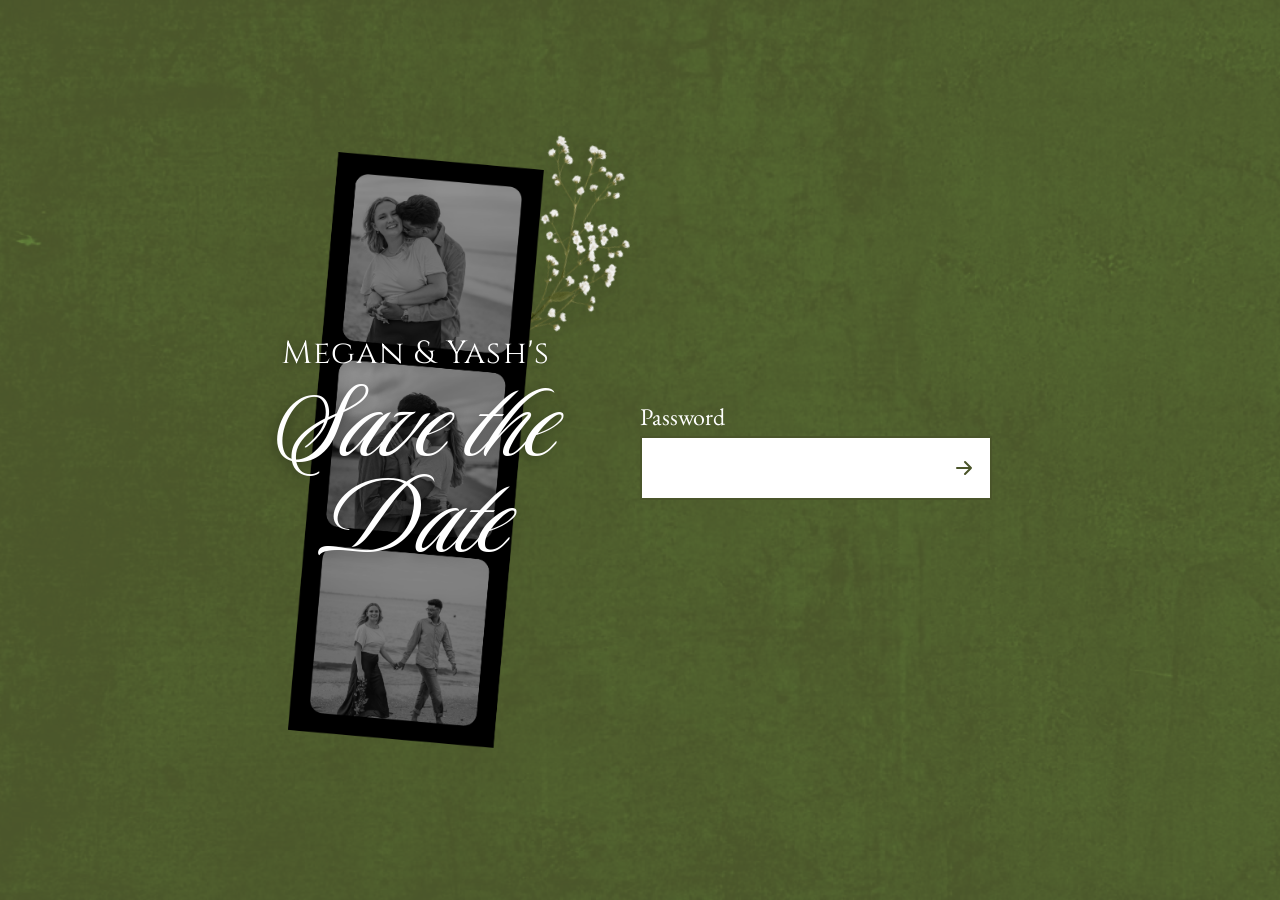
==== index.html @ 4abfafef "Update index.html" ====
<!DOCTYPE html>
<html lang="en">
<head>
<meta charset="UTF-8">
<meta name="viewport" content="width=device-width, initial-scale=1.0">
<title>Megan &amp; Yash</title>
<meta name="description" content="You're invited to Megan &amp; Yash's wedding! Save the date.">

<link rel="icon" type="image/png" sizes="32x32" href="images/favicon-32.png">
<link rel="icon" type="image/png" sizes="192x192" href="images/favicon-192.png">
<link rel="apple-touch-icon" sizes="180x180" href="images/favicon-180.png">

<meta property="og:type" content="website">
<meta property="og:url" content="https://meganyash.com/">
<meta property="og:title" content="Megan &amp; Yash">
<meta property="og:description" content="You're invited to Megan &amp; Yash's wedding! Save the date.">
<meta property="og:image" content="https://meganyash.com/images/og-share.jpg">
<meta property="og:image:width" content="1600">
<meta property="og:image:height" content="1138">
<meta name="twitter:card" content="summary_large_image">
<meta name="twitter:title" content="Megan &amp; Yash">
<meta name="twitter:description" content="You're invited to Megan &amp; Yash's wedding! Save the date.">
<meta name="twitter:image" content="https://meganyash.com/images/og-share.jpg">

<link rel="stylesheet" href="css/fonts.css">
<link rel="stylesheet" href="css/style.css">
</head>
<body>

<div id="login-gate" class="login-gate">
  <div class="login-gate__visual" data-reveal>
    <img class="login-gate__photo-strip" src="images/photo-strip.png" alt="" aria-hidden="true">
    <img class="login-gate__floral" src="images/floral-babys-breath.png" alt="" aria-hidden="true">
    <div class="login-gate__text">
      <p class="login-gate__eyebrow">Megan &amp; Yash's</p>
      <h1 class="login-gate__title">Save the<br>Date</h1>
    </div>
  </div>
  <form id="login-form" class="login-gate__form" novalidate>
    <div class="field reveal-d1" data-reveal>
      <label for="login-phone">Password</label>
      <div class="login-gate__input-wrap">
        <input type="tel" id="login-phone" name="phone" autocomplete="tel" required>
        <button type="submit" class="login-gate__submit" aria-label="Enter">
          <svg class="login-gate__arrow" viewBox="0 0 24 24" aria-hidden="true">
            <path d="M5 12h14M13 6l6 6-6 6" fill="none" stroke="currentColor" stroke-width="2" stroke-linecap="round" stroke-linejoin="round"/>
          </svg>
          <span class="rsvp__spinner" aria-hidden="true"></span>
        </button>
      </div>
    </div>
    <p class="field__error" id="login-error" hidden>Please try again, or reach out to Megan &amp; Yash directly.</p>
  </form>

  <div id="envelope-scene" class="envelope-scene" hidden>
    <div class="envelope-scene__stage">
      <img class="envelope-scene__body envelope-scene__body--open" src="images/Envelope_Full.png" alt="" aria-hidden="true">
      <img class="envelope-scene__body envelope-scene__body--closed" src="images/Envelope_Front.png" alt="" aria-hidden="true">
      <div class="envelope-scene__postcard">
        <img class="envelope-scene__postcard-bg" src="images/Postcard.png" alt="" aria-hidden="true">
        <p class="envelope-scene__postcard-message">It's official&hellip; Megan &amp; Yash are getting married!</p>
        <p class="envelope-scene__postcard-name">Dear <span id="envelope-postcard-name"></span></p>
      </div>
    </div>
    <button type="button" class="envelope-scene__skip" id="envelope-skip">View Invite</button>
  </div>
</div>

<div id="site-content" hidden>

<header class="hero">
  <div class="hero__overlay">
    <p class="hero__eyebrow" data-reveal>Megan &amp; Yash's</p>
    <h1 class="hero__title reveal-d1" data-reveal>Save the<br>Date</h1>
  </div>
</header>

<section class="story">
  <div class="story__card" data-reveal>
    <p class="story__text">
      <span class="drop-cap">E</span>veryone else saw it coming before we did. We met at RIT, introduced through Greek life, and spent two years as friends before we started dating at the end of our junior year. In the three years since, a lot of our favorite time together has been spent over dinner, usually at Redd or AMA Pizza E Cucina, taking our time and never rushing to leave. Five years of knowing each other, three of being together, and on the seventh of July we're getting married in Mauritius, Yash's home country, surrounded by our families and closest friends.
    </p>
  </div>
</section>

<section class="date-panel">
  <div class="date-panel__grid" aria-hidden="true"></div>

  <img class="date-panel__floral" src="images/floral-branch.png" alt="" aria-hidden="true">
  <img class="date-panel__floral-accent" src="images/floral-babys-breath.png" alt="" aria-hidden="true">

  <img class="date-panel__seal" src="images/seal.png" alt="Wax seal with M and Y monogram" data-reveal>

  <div class="date-panel__text reveal-d1" data-reveal>
    <p class="date-panel__script">Save the<br>Date</p>
    <p class="date-panel__date">July 7, 2027</p>
  </div>
</section>

<div class="countdown" id="countdown" aria-label="Countdown to the wedding">
  <div class="countdown__item" data-reveal>
    <span class="countdown__value" id="cd-days">000</span>
    <span class="countdown__label">Days</span>
  </div>
  <div class="countdown__item reveal-d1" data-reveal>
    <span class="countdown__value" id="cd-hours">00</span>
    <span class="countdown__label">Hours</span>
  </div>
  <div class="countdown__item reveal-d2" data-reveal>
    <span class="countdown__value" id="cd-minutes">00</span>
    <span class="countdown__label">Minutes</span>
  </div>
  <div class="countdown__item reveal-d3" data-reveal>
    <span class="countdown__value" id="cd-seconds">00</span>
    <span class="countdown__label">Seconds</span>
  </div>
</div>

<section class="itinerary">
  <p class="itinerary__eyebrow" data-reveal>Our Wedding Itinerary</p>

  <div class="itinerary__row">
    <ol class="itinerary__list">
      <li class="itinerary__item reveal-d1" data-reveal>
        <span class="itinerary__day">06</span>
        <div class="itinerary__details">
          <h3 class="itinerary__name">Sangeet &amp; Welcome Dinner</h3>
          <p class="itinerary__meta">July 6, 2027 <span class="dot" aria-hidden="true">&bull;</span> Tuesday <span class="dot" aria-hidden="true">&bull;</span> Yash's Family Home</p>
        </div>
      </li>
      <li class="itinerary__item reveal-d2" data-reveal>
        <span class="itinerary__day">07</span>
        <div class="itinerary__details">
          <h3 class="itinerary__name">Wedding Ceremony</h3>
          <p class="itinerary__meta">July 7, 2027 <span class="dot" aria-hidden="true">&bull;</span> Wednesday <span class="dot" aria-hidden="true">&bull;</span> Venue To Follow</p>
        </div>
      </li>
      <li class="itinerary__item reveal-d3" data-reveal>
        <span class="itinerary__day">08</span>
        <div class="itinerary__details">
          <h3 class="itinerary__name">Reception</h3>
          <p class="itinerary__meta">July 8, 2027 <span class="dot" aria-hidden="true">&bull;</span> Thursday <span class="dot" aria-hidden="true">&bull;</span> Venue To Follow</p>
        </div>
      </li>
    </ol>

    <div class="itinerary__photo reveal-d1" data-reveal>
      <img src="images/itinerary-photo.png" alt="Megan and Yash">
    </div>

    <div class="itinerary__note reveal-d2" data-reveal>
      <p class="itinerary__note-title">Mauritius</p>
      <p class="itinerary__note-text">A two-day flight and a fun week. Travel and lodging recommendations to follow with the invitation.</p>
    </div>
  </div>
</section>

<section class="rsvp">
  <div class="rsvp__intro">
    <h2 class="rsvp__title" data-reveal>Mailing Details</h2>
    <p class="rsvp__text reveal-d1" data-reveal>Submit your mailing address so that we may mail the formal invitation.</p>
    <p class="rsvp__deadline reveal-d2" data-reveal>Please respond by September 31, 2026.</p>
  </div>

  <form class="rsvp__form" id="rsvp-form" novalidate>
    <div class="form-row">
      <div class="field field--half" data-reveal>
        <label for="first-name">First Name <span class="field__required" aria-hidden="true">*</span></label>
        <input type="text" id="first-name" name="firstName" placeholder="Luna" autocomplete="given-name" required>
      </div>
      <div class="field field--half reveal-d1" data-reveal>
        <label for="last-name">Last Name <span class="field__required" aria-hidden="true">*</span></label>
        <input type="text" id="last-name" name="lastName" placeholder="Sewpal" autocomplete="family-name" required>
      </div>
    </div>

    <div class="field field--full" data-reveal>
      <label for="street">Street Address <span class="field__required" aria-hidden="true">*</span></label>
      <input type="text" id="street" name="street" placeholder="Number and Street" autocomplete="address-line1" required>
    </div>

    <div class="field field--full" data-reveal>
      <label for="unit">Apartment, Suite, etc. (optional)</label>
      <input type="text" id="unit" name="unit" placeholder="Apt, Suite, Unit, Floor, etc." autocomplete="address-line2">
    </div>

    <div class="form-row form-row--city">
      <div class="field field--city" data-reveal>
        <label for="city">City <span class="field__required" aria-hidden="true">*</span></label>
        <input type="text" id="city" name="city" autocomplete="address-level2" required>
      </div>
      <div class="field field--state reveal-d1" data-reveal>
        <label for="state">State <span class="field__required" aria-hidden="true">*</span></label>
        <select id="state" name="state" autocomplete="address-level1" required>
          <option value="" selected disabled>Select a state</option>
          <option value="AL">Alabama</option>
          <option value="AK">Alaska</option>
          <option value="AZ">Arizona</option>
          <option value="AR">Arkansas</option>
          <option value="CA">California</option>
          <option value="CO">Colorado</option>
          <option value="CT">Connecticut</option>
          <option value="DE">Delaware</option>
          <option value="DC">District of Columbia</option>
          <option value="FL">Florida</option>
          <option value="GA">Georgia</option>
          <option value="HI">Hawaii</option>
          <option value="ID">Idaho</option>
          <option value="IL">Illinois</option>
          <option value="IN">Indiana</option>
          <option value="IA">Iowa</option>
          <option value="KS">Kansas</option>
          <option value="KY">Kentucky</option>
          <option value="LA">Louisiana</option>
          <option value="ME">Maine</option>
          <option value="MD">Maryland</option>
          <option value="MA">Massachusetts</option>
          <option value="MI">Michigan</option>
          <option value="MN">Minnesota</option>
          <option value="MS">Mississippi</option>
          <option value="MO">Missouri</option>
          <option value="MT">Montana</option>
          <option value="NE">Nebraska</option>
          <option value="NV">Nevada</option>
          <option value="NH">New Hampshire</option>
          <option value="NJ">New Jersey</option>
          <option value="NM">New Mexico</option>
          <option value="NY">New York</option>
          <option value="NC">North Carolina</option>
          <option value="ND">North Dakota</option>
          <option value="OH">Ohio</option>
          <option value="OK">Oklahoma</option>
          <option value="OR">Oregon</option>
          <option value="PA">Pennsylvania</option>
          <option value="RI">Rhode Island</option>
          <option value="SC">South Carolina</option>
          <option value="SD">South Dakota</option>
          <option value="TN">Tennessee</option>
          <option value="TX">Texas</option>
          <option value="UT">Utah</option>
          <option value="VT">Vermont</option>
          <option value="VA">Virginia</option>
          <option value="WA">Washington</option>
          <option value="WV">West Virginia</option>
          <option value="WI">Wisconsin</option>
          <option value="WY">Wyoming</option>
        </select>
      </div>
      <div class="field field--postal reveal-d2" data-reveal>
        <label for="postal">Postal Code <span class="field__required" aria-hidden="true">*</span></label>
        <input type="text" id="postal" name="postalCode" inputmode="numeric" pattern="\d{5}(-\d{4})?" title="5-digit ZIP code, optionally followed by -1234" autocomplete="postal-code" required>
      </div>
    </div>

    <div class="form-row">
      <div class="field field--half" data-reveal>
        <label for="email">Email <span class="field__required" aria-hidden="true">*</span></label>
        <input type="email" id="email" name="email" autocomplete="email" required>
      </div>
      <div class="field field--half reveal-d1" data-reveal>
        <label for="phone">Phone Number <span class="field__required" aria-hidden="true">*</span></label>
        <input type="tel" id="phone" name="phone" pattern="[0-9+\(\)\-.\s]{7,20}" title="A phone number using digits, spaces, dashes, parentheses, or +" autocomplete="tel" required>
      </div>
    </div>

    <button type="submit" class="rsvp__submit" data-reveal>
      <span class="rsvp__submit-label">Submit</span>
      <span class="rsvp__spinner" aria-hidden="true"></span>
    </button>
  </form>

  <div class="rsvp__success" id="rsvp-success" role="status" hidden>
    <img class="rsvp__success-seal" src="images/seal.png" alt="" aria-hidden="true">
    <div class="rsvp__success-text">
      <p class="rsvp__success-script">Thank you</p>
      <p class="rsvp__success-note">Your mailing details have been received.</p>
    </div>
  </div>
</section>

<footer class="footer">
  <div class="footer__collage" aria-hidden="true">
    <img class="footer__floral-accent" src="images/floral-babys-breath.png" alt="">
    <div class="polaroid polaroid--1"><img src="images/footer-1.jpg" alt=""></div>
    <div class="polaroid polaroid--2"><img src="images/footer-2.jpg" alt=""></div>
    <div class="polaroid polaroid--3"><img src="images/footer-3.jpg" alt=""></div>
    <img class="footer__floral" src="images/floral-branch-horizontal.png" alt="">
  </div>
  <p class="footer__names" data-reveal>Megan &amp; Yash</p>
  <p class="footer__date reveal-d1" data-reveal>07.07.2027</p>
</footer>

</div>

<script src="js/main.js"></script>
</body>
</html>
---- css/fonts.css ----
@font-face {
  font-family: 'Luxurious Script';
  font-style: normal;
  font-weight: 400;
  font-display: swap;
  src: url('../fonts/luxurious-script-400.woff2') format('woff2');
}

@font-face {
  font-family: 'Cinzel';
  font-style: normal;
  font-weight: 400 600;
  font-display: swap;
  src: url('../fonts/cinzel-400.woff2') format('woff2');
}

@font-face {
  font-family: 'EB Garamond';
  font-style: normal;
  font-weight: 400;
  font-display: swap;
  src: url('../fonts/eb-garamond-400.woff2') format('woff2');
}

@font-face {
  font-family: 'EB Garamond';
  font-style: normal;
  font-weight: 500;
  font-display: swap;
  src: url('../fonts/eb-garamond-500.woff2') format('woff2');
}

@font-face {
  font-family: 'EB Garamond';
  font-style: italic;
  font-weight: 400;
  font-display: swap;
  src: url('../fonts/eb-garamond-400-italic.woff2') format('woff2');
}
---- css/style.css ----
/* ==========================================================================
   Meg & Yash — Save the Date
   Built from Figma design (mobile node 69:1263, desktop node 54:578)
   ========================================================================== */

:root {
  --olive: #4a552a;
  --rust: #a42a25;
  --white: #ffffff;
  --ink: #000000;
  --placeholder: rgba(0, 0, 0, 0.25);

  --font-script: 'Luxurious Script', cursive;
  --font-label: 'Cinzel', serif;
  --font-body: 'EB Garamond', serif;

  --max-width: 1280px;
}

* {
  box-sizing: border-box;
}

html {
  scroll-behavior: smooth;
}

body {
  margin: 0;
  font-family: var(--font-body);
  color: var(--ink);
  background: var(--white);
  -webkit-font-smoothing: antialiased;
}

img {
  max-width: 100%;
  display: block;
}

/* ---------- Scroll reveal (1D, applied site-wide) ---------- */
/* Elements start hidden only once JS confirms it can animate + observe
   them (see js/main.js) -- without that gate everything must stay
   visible, since [hidden]/no-JS visitors would otherwise never see it. */

.has-reveal [data-reveal] {
  opacity: 0;
  transform: translateY(16px);
  transition: opacity 620ms cubic-bezier(0.22, 1, 0.36, 1), transform 620ms cubic-bezier(0.22, 1, 0.36, 1);
}

.has-reveal [data-reveal].is-visible {
  opacity: 1;
  transform: translateY(0);
}

.reveal-d1 { transition-delay: 140ms; }
.reveal-d2 { transition-delay: 280ms; }
.reveal-d3 { transition-delay: 420ms; }

/* ---------- Login gate ---------- */

.login-gate {
  position: fixed;
  inset: 0;
  z-index: 1000;
  display: flex;
  flex-direction: column;
  align-items: center;
  justify-content: center;
  gap: 3rem;
  padding: 2rem 1.5rem;
  background-color: var(--olive);
  background-image: url("../images/texture.png");
  background-size: cover;
  background-position: center;
  background-blend-mode: color-dodge;
  overflow: auto;
  transition: opacity 700ms cubic-bezier(0.22, 1, 0.36, 1), transform 700ms cubic-bezier(0.22, 1, 0.36, 1);
}

.login-gate[hidden] {
  display: none;
}

/* 2b: on a successful login the gate dissolves into the hero underneath
   instead of hard-cutting -- see revealSite() in js/main.js. */
.login-gate--opening {
  opacity: 0;
  transform: scale(1.04);
  pointer-events: none;
}

.login-gate__visual {
  position: relative;
  flex: 0 0 auto;
}

.login-gate__photo-strip {
  position: relative;
  z-index: 2;
  display: block;
  width: 11rem;
  filter: drop-shadow(0 14px 26px rgba(0, 0, 0, 0.45));
}

.login-gate__floral {
  position: absolute;
  z-index: 1;
  right: -4.5rem;
  top: -1.5rem;
  width: 6.5rem;
  transform: rotate(18deg);
  filter: drop-shadow(0 4px 10px rgba(0, 0, 0, 0.25));
  pointer-events: none;
}

.login-gate__text {
  position: absolute;
  inset: 0;
  z-index: 3;
  display: flex;
  flex-direction: column;
  align-items: center;
  justify-content: center;
  text-align: center;
}

.login-gate__eyebrow {
  font-family: var(--font-label);
  font-size: 1.1rem;
  letter-spacing: 0.04em;
  color: var(--white);
  text-shadow: 0 2px 10px rgba(0, 0, 0, 0.45);
  margin: 0;
}

.login-gate__title {
  font-family: var(--font-script);
  font-weight: 400;
  font-size: 5rem;
  line-height: 0.75;
  color: var(--white);
  text-shadow: 0 2px 14px rgba(0, 0, 0, 0.45);
  margin: 0;
}

.login-gate__form {
  position: relative;
  z-index: 2;
  width: 100%;
  max-width: 22rem;
  display: flex;
  flex-direction: column;
  gap: 0.75rem;
}

.login-gate__form .field {
  text-align: left;
}

.login-gate__form .field label {
  color: var(--white);
  font-size: 1.5rem;
}

.login-gate__input-wrap {
  position: relative;
}

.login-gate__input-wrap input {
  width: 100%;
  border: none;
  border-radius: 0;
  padding: 1rem 3.25rem 1rem 1.25rem;
}

.login-gate__submit {
  position: absolute;
  right: 1rem;
  top: 50%;
  transform: translateY(-50%);
  width: auto;
  height: auto;
  border: none;
  border-radius: 0;
  background: transparent;
  color: var(--olive);
  display: flex;
  align-items: center;
  justify-content: center;
  padding: 0;
  cursor: pointer;
  transition: opacity 0.2s ease;
}

.login-gate__submit:hover {
  background: transparent;
  opacity: 0.65;
}

.login-gate__submit:disabled {
  background: transparent;
  color: #8a8a8a;
  cursor: not-allowed;
}

.login-gate__arrow {
  width: 1.5rem;
  height: 1.5rem;
  transition: transform 260ms cubic-bezier(0.22, 1, 0.36, 1);
}

.login-gate__submit:hover .login-gate__arrow {
  transform: translateX(5px);
}

.login-gate__submit:disabled .login-gate__arrow {
  display: none;
}

.login-gate__submit .rsvp__spinner {
  display: none;
  border-color: rgba(0, 0, 0, 0.15);
  border-top-color: var(--olive);
}

.login-gate__submit:disabled .rsvp__spinner {
  display: inline-block;
}

.login-gate__form[hidden] {
  display: none;
}

/* ---------- Envelope / postcard reveal ---------- */
/* Shown once, right after a fresh login succeeds (never on the
   already-authed localStorage-skip path) -- see showEnvelopeThenReveal()
   in js/main.js. */

.envelope-scene {
  display: flex;
  flex-direction: column;
  align-items: center;
  gap: 1.5rem;
  width: 100%;
}

.envelope-scene[hidden] {
  display: none;
}

.envelope-scene__stage {
  position: relative;
  width: min(88vw, 22rem);
  aspect-ratio: 1314 / 1468;
}

.envelope-scene__body {
  position: absolute;
  left: 50%;
  bottom: 0;
  width: 100%;
  height: auto;
  transform: translateX(-50%);
  transition: opacity 650ms cubic-bezier(0.22, 1, 0.36, 1);
}

.envelope-scene__body--open {
  opacity: 0;
}

.envelope-scene__body--closed {
  opacity: 1;
  transform: translateX(-50%) scale(1.2);
}

.envelope-scene.is-opening .envelope-scene__body--closed {
  opacity: 0;
}

.envelope-scene.is-opening .envelope-scene__body--open {
  opacity: 1;
}

.envelope-scene__postcard {
  position: absolute;
  left: 50%;
  top: 34%;
  width: 82%;
  aspect-ratio: 953 / 690;
  transform: translate(-50%, 6%) scale(0.5) rotate(-3deg);
  opacity: 0;
  box-shadow: 0 18px 40px rgba(0, 0, 0, 0.35);
  transition:
    transform 1700ms cubic-bezier(0.22, 1, 0.36, 1) 500ms,
    opacity 500ms ease 500ms;
}

.envelope-scene.is-opening .envelope-scene__postcard {
  transform: translate(-50%, -18%) scale(1) rotate(-2deg);
  opacity: 1;
}

.envelope-scene__postcard-bg {
  position: absolute;
  inset: 0;
  width: 100%;
  height: 100%;
}

.envelope-scene__postcard-message,
.envelope-scene__postcard-name {
  position: absolute;
  margin: 0;
  color: var(--ink);
}

.envelope-scene__postcard-message {
  left: 8%;
  top: 10%;
  width: 38%;
  font-family: var(--font-label);
  font-size: 0.8rem;
  line-height: 1.45;
  letter-spacing: 0.01em;
}

.envelope-scene__postcard-name {
  left: 54%;
  top: 43%;
  width: 38%;
  font-family: var(--font-script);
  font-size: 1.5rem;
  line-height: 1.2rem;
  color: var(--olive);
}

/* Visible only on keyboard focus -- standard skip-link pattern, so a
   keyboard/screen-reader user isn't stuck for the full 30s pause with
   no discoverable way forward. */
.envelope-scene__skip {
  position: absolute;
  width: 1px;
  height: 1px;
  overflow: hidden;
  clip: rect(0 0 0 0);
  white-space: nowrap;
  border: none;
}

.envelope-scene__skip:focus {
  position: static;
  width: auto;
  height: auto;
  overflow: visible;
  clip: auto;
  white-space: normal;
  margin-top: 0.5rem;
  padding: 0.6rem 1.25rem;
  font-family: var(--font-label);
  font-size: 0.9rem;
  color: var(--white);
  background: rgba(0, 0, 0, 0.35);
  border: 1px solid var(--white);
  cursor: pointer;
}

@media (min-width: 900px) {
  .envelope-scene__stage {
    width: min(46vw, 26rem);
  }
}

.envelope-scene__postcard-name {
  line-height: 1.05;
}

/* ---------- Hero ---------- */

.hero {
  position: relative;
  min-height: 50vh;
  display: flex;
  align-items: center;
  justify-content: center;
  padding: 2.5rem 1.5rem;
  background:
    linear-gradient(180deg, rgba(20, 24, 12, 0.15) 0%, rgba(20, 24, 12, 0.45) 100%),
    url("../images/hero.jpg");
  background-size: cover;
  background-position: center 30%;
  text-align: center;
}

.hero__overlay {
  position: relative;
  z-index: 1;
  color: var(--white);
}

.hero__eyebrow {
  font-family: var(--font-label);
  font-size: 1.3rem;
  letter-spacing: 0.04em;
  margin: 0 0 0.5rem;
}

.hero__title {
  font-family: var(--font-script);
  font-weight: 400;
  font-size: 4.6rem;
  line-height: 0.6;
  margin: 0;
  text-shadow: 0 2px 18px rgba(0, 0, 0, 0.35);
}

/* ---------- Our Story ---------- */

.story {
  background: var(--olive);
  padding: 2rem 1.5rem;
  display: flex;
  justify-content: center;
}

.story__card {
  background: var(--white);
  padding: 1rem 1.5rem 1.5rem;
  max-width: 420px;
  width: 100%;
}

.story__text {
  font-size: 1.125rem;
  line-height: 1.6;
  color: var(--ink);
  margin: 0;
}

.drop-cap {
  font-family: var(--font-script);
  font-size: 3rem;
  line-height: 0.7;
  color: var(--olive);
  padding-right: 0.05em;
}

/* ---------- Save the Date panel ---------- */

.date-panel {
  position: relative;
  height: auto;
  aspect-ratio: 402 / 297;
  overflow: hidden;
  background: #38401f;
}

.date-panel__grid {
  position: absolute;
  inset: 0;
  background-image: url("../images/calendar-grid-mobile.png");
  background-size: 100% 100%;
  background-repeat: no-repeat;
  opacity: 0.9;
}

.date-panel__floral {
  position: absolute;
  top: 11.94%;
  left: 16.1%;
  width: 19%;
  max-width: 11rem;
  height: auto;
  filter: drop-shadow(0 4px 10px rgba(0, 0, 0, 0.35));
}

.date-panel__floral-accent {
  position: absolute;
  top: 37.75%;
  left: 64.18%;
  width: 25.36%;
  max-width: 7rem;
  height: auto;
  opacity: 0.9;
  z-index: 1;
}

.date-panel__seal {
  position: absolute;
  width: 12.71%;
  height: auto;
  aspect-ratio: 1 / 1;
  left: 62.4%;
  top: 70.68%;
  border-radius: 50%;
  object-fit: cover;
  box-shadow: 0 3px 10px rgba(0, 0, 0, 0.4);
  transform: rotate(-7deg);
  z-index: 2;
}

.date-panel__text {
  position: absolute;
  top: 55%;
  left: 50%;
  transform: translate(-50%, -50%) rotate(-5deg);
  text-align: center;
}

.date-panel__script {
  font-family: var(--font-script);
  font-weight: 400;
  font-size: 3rem;
  line-height: 0.65;
  color: var(--white);
  margin: 0;
}

.date-panel__date {
  font-family: var(--font-label);
  font-size: 1rem;
  color: var(--white);
  margin: 0.4rem 0 0;
}

/* These two carry their own resting transform (rotate / recentering),
   so the generic [data-reveal] transform can't just overwrite it --
   compose the entrance offset with it instead, per element. */
.has-reveal .date-panel__seal {
  opacity: 0;
  transform: translateY(16px) rotate(-7deg);
}

.has-reveal .date-panel__seal.is-visible {
  opacity: 1;
  transform: rotate(-7deg);
}

.has-reveal .date-panel__text {
  opacity: 0;
  transform: translate(-50%, -50%) translateY(16px) rotate(-5deg);
}

.has-reveal .date-panel__text.is-visible {
  opacity: 1;
  transform: translate(-50%, -50%) rotate(-5deg);
}

/* ---------- Countdown ---------- */

.countdown {
  background: var(--white);
  color: var(--olive);
  display: flex;
  align-items: center;
  justify-content: center;
  gap: 0.45rem;
  padding: 1.25rem 0.5rem;
}

.countdown__item {
  display: flex;
  flex-direction: column;
  align-items: center;
  width: 5rem;
}

.countdown__value {
  font-family: var(--font-label);
  font-size: 2rem;
  line-height: 1;
}

.countdown__label {
  font-family: var(--font-label);
  font-size: 0.75rem;
  margin-top: 0.2rem;
}

/* ---------- Itinerary ---------- */

.itinerary {
  background: var(--olive);
  color: var(--white);
  padding: 2rem 1.5rem;
}

.itinerary__eyebrow {
  font-family: var(--font-label);
  font-size: 1rem;
  margin: 0 0 0.75rem;
}

.itinerary__row {
  display: flex;
  flex-wrap: wrap;
  align-items: flex-start;
  gap: 1rem 1.5rem;
}

.itinerary__list {
  list-style: none;
  margin: 0;
  padding: 0;
  flex-basis: 100%;
}

.itinerary__item {
  display: flex;
  align-items: center;
  gap: 1rem;
  padding: 0.5rem 0;
}

.itinerary__day {
  font-family: var(--font-label);
  font-size: 3rem;
  min-width: 3.5rem;
  text-align: center;
}

@media (max-width: 400px) {
  .itinerary__item {
    flex-direction: column;
    align-items: flex-start;
    gap: 0;
  }

  .itinerary__day {
    font-size: 2rem;
    min-width: 2rem;
    margin-top: 1rem;
  }
}

.itinerary__name {
  font-family: var(--font-script);
  font-weight: 400;
  font-size: 2.35rem;
  line-height: 1.1;
  margin: 0;
}

.itinerary__meta {
  font-family: var(--font-label);
  font-size: 0.75rem;
  margin: 0;
}

.dot {
  opacity: 0.7;
  margin: 0 0.15em;
}

.itinerary__photo {
  flex: 0 0 auto;
  width: 9.375rem;
  aspect-ratio: 583 / 700;
  border-radius: 50%;
  background: var(--white);
  padding: 0.3rem;
  box-shadow: 0 8px 20px rgba(0, 0, 0, 0.3);
  transform: rotate(-3deg);
  display: flex;
  align-items: center;
  justify-content: center;
  overflow: hidden;
}

.itinerary__photo img {
  width: 100%;
  height: 100%;
  object-fit: contain;
}

.itinerary__note {
  flex: 1 1 10rem;
  background: var(--white);
  color: var(--ink);
  padding: 1rem;
  align-self: center;
  transform: rotate(4.5deg);
  box-shadow: 0 6px 16px rgba(0, 0, 0, 0.25);
}

/* .itinerary__photo / __note carry their own resting rotation, so
   compose the entrance offset with it rather than overwriting it
   (mobile values here; desktop overrides sit by the desktop rotation). */
.has-reveal .itinerary__photo {
  opacity: 0;
  transform: translateY(16px) rotate(-3deg);
}

.has-reveal .itinerary__photo.is-visible {
  opacity: 1;
  transform: rotate(-3deg);
}

.has-reveal .itinerary__note {
  opacity: 0;
  transform: translateY(16px) rotate(4.5deg);
}

.has-reveal .itinerary__note.is-visible {
  opacity: 1;
  transform: rotate(4.5deg);
}

.itinerary__note-title {
  font-family: var(--font-label);
  font-size: 0.75rem;
  color: var(--olive);
  margin: 0 0 0.35rem;
}

.itinerary__note-text {
  font-family: var(--font-body);
  font-size: 0.75rem;
  line-height: 1.4;
  margin: 0;
}

/* ---------- Mailing Details ---------- */

.rsvp {
  background: var(--white);
  padding: 2rem 1.5rem;
}

.rsvp__intro {
  text-align: center;
  margin-bottom: 1.5rem;
}

.rsvp__title {
  font-family: var(--font-script);
  font-weight: 400;
  font-size: 3rem;
  color: var(--olive);
  margin: 0 0 0.6rem;
}

.rsvp__text,
.rsvp__deadline {
  font-family: var(--font-body);
  font-size: 1.125rem;
  margin: 0.4rem 0;
}

.rsvp__deadline {
  color: var(--rust);
}

.rsvp__form {
  max-width: var(--max-width);
  margin: 0 auto;
  display: flex;
  flex-direction: column;
  gap: 1rem;
  transition: opacity 320ms ease, transform 320ms cubic-bezier(0.22, 1, 0.36, 1);
}

.rsvp__form[hidden] {
  display: none;
}

/* 2d: on submit the form fades up and out before the sealed confirmation
   takes its place -- see showSuccess() in js/main.js. */
.rsvp__form--sending-out {
  opacity: 0;
  transform: translateY(-16px);
  pointer-events: none;
}

.form-row {
  display: flex;
  flex-wrap: wrap;
  gap: 1rem;
}

.field {
  display: flex;
  flex-direction: column;
  flex: 1 1 100%;
}

.field--half {
  flex-basis: 100%;
}

.field--city {
  flex: 2 1 8rem;
}

.field--state {
  flex: 1 1 6rem;
}

.field--postal {
  flex: 1 1 100%;
}

.field label {
  font-family: var(--font-body);
  font-size: 1.125rem;
  color: var(--ink);
  margin-bottom: 0.25rem;
  transition: color 240ms ease-out;
}

.field:focus-within label {
  color: var(--olive);
}

.login-gate__form .field label,
.login-gate__form .field:focus-within label {
  color: var(--white);
}

.field__required {
  color: var(--rust);
}

.field input,
.field select {
  font-family: var(--font-body);
  font-size: 1.125rem;
  line-height: 1.4;
  padding: 0.6rem 1rem;
  border: 1px solid var(--olive);
  border-radius: 0;
  background: var(--white);
  color: var(--ink);
  box-shadow: 0 0 0 0 rgba(74, 85, 42, 0);
  transition: box-shadow 240ms ease-out;
}

.field select {
  appearance: none;
  -webkit-appearance: none;
  -moz-appearance: none;
  border-width: 1px;
  box-shadow: none;
  margin: 0;
  padding-right: 3.33rem;
  background-image: url("data:image/svg+xml;charset=UTF-8,%3Csvg xmlns='http://www.w3.org/2000/svg' viewBox='0 0 24 24' fill='none' stroke='%234a552a' stroke-width='2' stroke-linecap='round' stroke-linejoin='round'%3E%3Cpolyline points='6 9 12 15 18 9'%3E%3C/polyline%3E%3C/svg%3E");
  background-repeat: no-repeat;
  background-position: right 1rem center;
  background-size: 1.33rem;
  cursor: pointer;
}

.field input::placeholder {
  color: var(--placeholder);
}

.field select:invalid {
  color: var(--placeholder);
}

.field input:focus,
.field select:focus {
  outline: none;
  box-shadow: 0 0 0 5px rgba(74, 85, 42, 0.18);
}

.field input.is-invalid,
.field select.is-invalid {
  border-color: var(--rust);
}

.field__error {
  font-family: var(--font-body);
  font-size: 0.875rem;
  color: var(--rust);
  margin-top: 0.35rem;
}

#login-error {
  background: #f9dede;
  padding: 0.35rem 0.6rem;
}

.rsvp__submit {
  display: inline-flex;
  align-items: center;
  justify-content: center;
  gap: 0.6rem;
  font-family: var(--font-body);
  font-size: 1.125rem;
  background: var(--olive);
  color: var(--white);
  border: none;
  padding: 1rem;
  cursor: pointer;
  transition: background 0.2s ease;
}

.rsvp__submit:hover {
  background: #3c4522;
}

.rsvp__submit:disabled {
  background: #8a8a8a;
  cursor: not-allowed;
}

.rsvp__spinner {
  display: none;
  width: 1em;
  height: 1em;
  border: 0.15em solid rgba(255, 255, 255, 0.4);
  border-top-color: var(--white);
  border-radius: 50%;
  animation: rsvp-spin 0.7s linear infinite;
}

.rsvp__submit:disabled .rsvp__spinner {
  display: inline-block;
}

@keyframes rsvp-spin {
  to {
    transform: rotate(360deg);
  }
}

.rsvp__success {
  display: flex;
  align-items: center;
  gap: 1.25rem;
  max-width: 100%;
  width: fit-content;
  margin: 1.5rem auto 0;
  text-align: left;
  color: var(--olive);
  background: rgba(74, 85, 42, 0.1);
  padding: 1.1rem 1.5rem;
}

.rsvp__success[hidden] {
  display: none;
}

/* 2d: the wax seal stamps down beside the script "Thank you" once the
   form has finished fading out -- .is-visible is added a frame after
   [hidden] is removed so the transition actually runs. */
.rsvp__success-seal {
  flex: 0 0 auto;
  width: 4.5rem;
  height: 4.5rem;
  border-radius: 50%;
  object-fit: cover;
  box-shadow: 0 3px 10px rgba(0, 0, 0, 0.4);
  opacity: 0;
  transform: translateY(-18px) scale(0.6) rotate(-7deg);
  transition: opacity 320ms ease, transform 480ms cubic-bezier(0.34, 1.56, 0.64, 1);
}

.rsvp__success-text {
  display: flex;
  flex-direction: column;
}

.rsvp__success-script {
  font-family: var(--font-script);
  font-weight: 400;
  font-size: 2.25rem;
  line-height: 0.8;
  color: var(--olive);
  margin: 0;
  opacity: 0;
  transform: translateY(8px);
  transition: opacity 380ms ease 160ms, transform 380ms cubic-bezier(0.22, 1, 0.36, 1) 160ms;
}

.rsvp__success-note {
  font-family: var(--font-body);
  font-size: 1rem;
  color: var(--olive);
  margin: 0.4rem 0 0;
  opacity: 0;
  transition: opacity 380ms ease 220ms;
}

.rsvp__success.is-visible .rsvp__success-seal {
  opacity: 1;
  transform: translateY(0) scale(1) rotate(-7deg);
}

.rsvp__success.is-visible .rsvp__success-script,
.rsvp__success.is-visible .rsvp__success-note {
  opacity: 1;
  transform: translateY(0);
}

/* ---------- Footer ---------- */

.footer {
  background: var(--olive);
  color: var(--white);
  padding: 2rem 1.5rem;
  text-align: center;
}

.footer__collage {
  position: relative;
  width: 100%;
  max-width: 22rem;
  aspect-ratio: 346 / 325;
  margin: 0 auto 2rem;
}

.footer__floral-accent {
  position: absolute;
  left: 2%;
  top: 9%;
  width: 37%;
  height: auto;
  z-index: 1;
}

.footer__floral {
  position: absolute;
  left: 45%;
  top: 76%;
  width: 62%;
  height: auto;
  z-index: 1;
  transform: scaleY(-1);
  filter: drop-shadow(0 4px 10px rgba(0, 0, 0, 0.35));
}

.polaroid {
  position: absolute;
  background: var(--white);
  padding: 1.6%;
  box-shadow: 0 10px 20px rgba(0, 0, 0, 0.3);
  transition: transform 380ms cubic-bezier(0.22, 1, 0.36, 1), box-shadow 380ms ease, opacity 480ms ease;
}

.polaroid img {
  display: block;
  width: 100%;
  height: 100%;
  object-fit: cover;
}

.polaroid--1 {
  left: 2%;
  top: 45%;
  width: 52%;
  aspect-ratio: 4 / 3;
  transform: rotate(-6deg);
  z-index: 2;
}

.polaroid--2 {
  left: 48%;
  top: 52%;
  width: 50%;
  aspect-ratio: 4 / 3;
  transform: rotate(5deg);
  z-index: 3;
}

.polaroid--3 {
  left: 41%;
  top: 6%;
  width: 50%;
  aspect-ratio: 4 / 3;
  transform: rotate(-4deg);
  z-index: 2;
}

/* Hover / touch pick-up: straighten toward level, lift, shadow spreads. */
.polaroid:hover,
.has-reveal .polaroid--1.is-visible:hover,
.has-reveal .polaroid--2.is-visible:hover,
.has-reveal .polaroid--3.is-visible:hover {
  box-shadow: 0 22px 38px rgba(0, 0, 0, 0.42);
  z-index: 9;
}

.polaroid--1:hover,
.has-reveal .polaroid--1.is-visible:hover {
  transform: rotate(-1deg) translateY(-10px) scale(1.03);
}

.polaroid--2:hover,
.has-reveal .polaroid--2.is-visible:hover {
  transform: rotate(1deg) translateY(-10px) scale(1.03);
}

.polaroid--3:hover,
.has-reveal .polaroid--3.is-visible:hover {
  transform: rotate(-1deg) translateY(-10px) scale(1.03);
}

/* Entrance: fires once as the collage scrolls into view, staggered
   right to left (polaroid--2, then --3, then --1). */
.has-reveal .polaroid {
  opacity: 0;
}

.has-reveal .polaroid--1 { transform: translateY(24px) rotate(-6deg); }
.has-reveal .polaroid--2 { transform: translateY(24px) rotate(5deg); }
.has-reveal .polaroid--3 { transform: translateY(24px) rotate(-4deg); }

.has-reveal .polaroid.is-visible {
  opacity: 1;
}

.has-reveal .polaroid--1.is-visible { transform: rotate(-6deg); }
.has-reveal .polaroid--2.is-visible { transform: rotate(5deg); }
.has-reveal .polaroid--3.is-visible { transform: rotate(-4deg); }

.footer__names {
  font-family: var(--font-script);
  font-weight: 400;
  font-size: 2.25rem;
  line-height: 0.65;
  margin: 0;
}

.footer__date {
  font-family: var(--font-label);
  font-size: 1rem;
  margin: 0.6rem 0 0;
}

/* ==========================================================================
   Desktop (from Figma desktop node 54:578, ~1440px canvas)
   ========================================================================== */

@media (min-width: 900px) {
  .login-gate {
    flex-direction: row;
    gap: 6rem;
  }

  .login-gate__photo-strip {
    width: 16rem;
    filter: none;
  }

  .login-gate__floral {
    right: -6rem;
    top: -2rem;
    width: 9rem;
  }

  .login-gate__eyebrow {
    font-size: 2rem;
    width: 300px;
  }

  .login-gate__title {
    font-size: 8rem;
    width: 120%;
  }

  .hero {
    min-height: 92vh;
    justify-content: flex-end;
    padding: 4rem 8rem 4rem 2rem;
  }

  .hero__eyebrow {
    font-size: 3rem;
  }

  .hero__title {
    font-size: clamp(6rem, 11vw, 10.25rem);
  }

  .story {
    background: var(--white);
    padding: 4rem 5rem;
  }

  .story__card {
    max-width: var(--max-width);
    padding: 0;
    background: transparent;
  }

  .story__text {
    font-size: 1.5rem;
  }

  .drop-cap {
    font-size: 4rem;
  }

  .date-panel {
    height: auto;
    aspect-ratio: 1441 / 805;
    min-height: 28rem;
  }

  .date-panel__grid {
    background-image: url("../images/calendar-grid-desktop.png");
  }

  .date-panel__floral {
    max-width: 23rem;
  }

  .date-panel__floral-accent {
    max-width: 12.5rem;
  }

  .date-panel__text {
    top: 50%;
  }

  .date-panel__script {
    font-size: 7rem;
  }

  .date-panel__date {
    font-size: 2rem;
    margin-top: 0.75rem;
  }

  .countdown {
    gap: 3rem;
    padding: 2rem 0;
  }

  .countdown__item {
    width: 12rem;
  }

  .countdown__value {
    font-size: 4.5rem;
  }

  .countdown__label {
    font-size: 1.5rem;
  }

  .itinerary {
    padding: 4rem;
  }

  .itinerary__eyebrow {
    font-size: 1.75rem;
    margin: 0 auto 1.5rem;
    max-width: var(--max-width);
  }

  .itinerary__row {
    max-width: var(--max-width);
    margin: 0 auto;
    gap: 2.5rem;
  }

  .itinerary__list {
    flex-basis: 60%;
    flex-grow: 1;
  }

  .itinerary__item {
    gap: 2rem;
  }

  .itinerary__day {
    font-size: 5.5rem;
    min-width: 6rem;
  }

  .itinerary__name {
    font-size: 4.2rem;
  }

  .itinerary__meta {
    font-size: 1.25rem;
  }

  .itinerary__photo {
    width: 21rem;
    min-width: 35%;
    transform: rotate(5.7deg);
  }

  .has-reveal .itinerary__photo {
    transform: translateY(16px) rotate(5.7deg);
  }

  .has-reveal .itinerary__photo.is-visible {
    transform: rotate(5.7deg);
  }

  .itinerary__note {
    flex-basis: 100%;
    transform: none;
    text-align: center;
    padding: 2.5rem;
    margin-top: 2.5rem;
  }

  .has-reveal .itinerary__note {
    transform: translateY(16px);
  }

  .has-reveal .itinerary__note.is-visible {
    transform: none;
  }

  .itinerary__note-title {
    font-size: 1.75rem;
  }

  .itinerary__note-text {
    font-size: 1.25rem;
    margin: 0 auto;
  }

  .rsvp {
    padding: 4rem;
  }

  .rsvp__intro {
    max-width: var(--max-width);
    margin: 0 auto 2.5rem;
  }

  .rsvp__title {
    font-size: 6.5rem;
  }

  .rsvp__text,
  .rsvp__deadline {
    font-size: 1.5rem;
  }

  .rsvp__form {
    gap: 1.5rem;
  }

  .form-row {
    gap: 2rem;
  }

  .field--half {
    flex-basis: calc(50% - 1rem);
  }

  .field--city {
    flex: 2 1 0;
  }

  .field--state,
  .field--postal {
    flex: 1 1 0;
    min-width: 0;
  }

  .field label {
    font-size: 1.5rem;
  }

  .field input,
  .field select {
    font-size: 1.5rem;
    height: 4rem;
    border-width: 2px;
  }

  .rsvp__submit {
    align-self: flex-start;
    padding: 1rem 1.5rem;
    font-size: 1.5rem;
  }

  .footer {
    padding: 5rem 3rem;
  }

  .footer__collage {
    max-width: 61rem;
    aspect-ratio: 1035 / 958;
  }

  .footer__floral-accent {
    left: 6%;
    top: 7.6%;
    width: 29%;
  }

  .footer__floral {
    left: 45%;
    top: 80%;
    width: 51%;
  }

  .polaroid--1 {
    left: 0%;
    top: 37.3%;
    width: 42%;
    aspect-ratio: 1.3 / 1;
  }

  .polaroid--2 {
    left: 43%;
    top: 49.7%;
    width: 50.5%;
    aspect-ratio: 1.3 / 1;
  }

  .polaroid--3 {
    left: 36.5%;
    top: 6.3%;
    width: 50%;
    aspect-ratio: 1.3 / 1;
  }

  .footer__names {
    font-size: 5rem;
  }

  .footer__date {
    font-size: 2rem;
  }
}

@media (prefers-reduced-motion: reduce) {
  html {
    scroll-behavior: auto;
  }
}
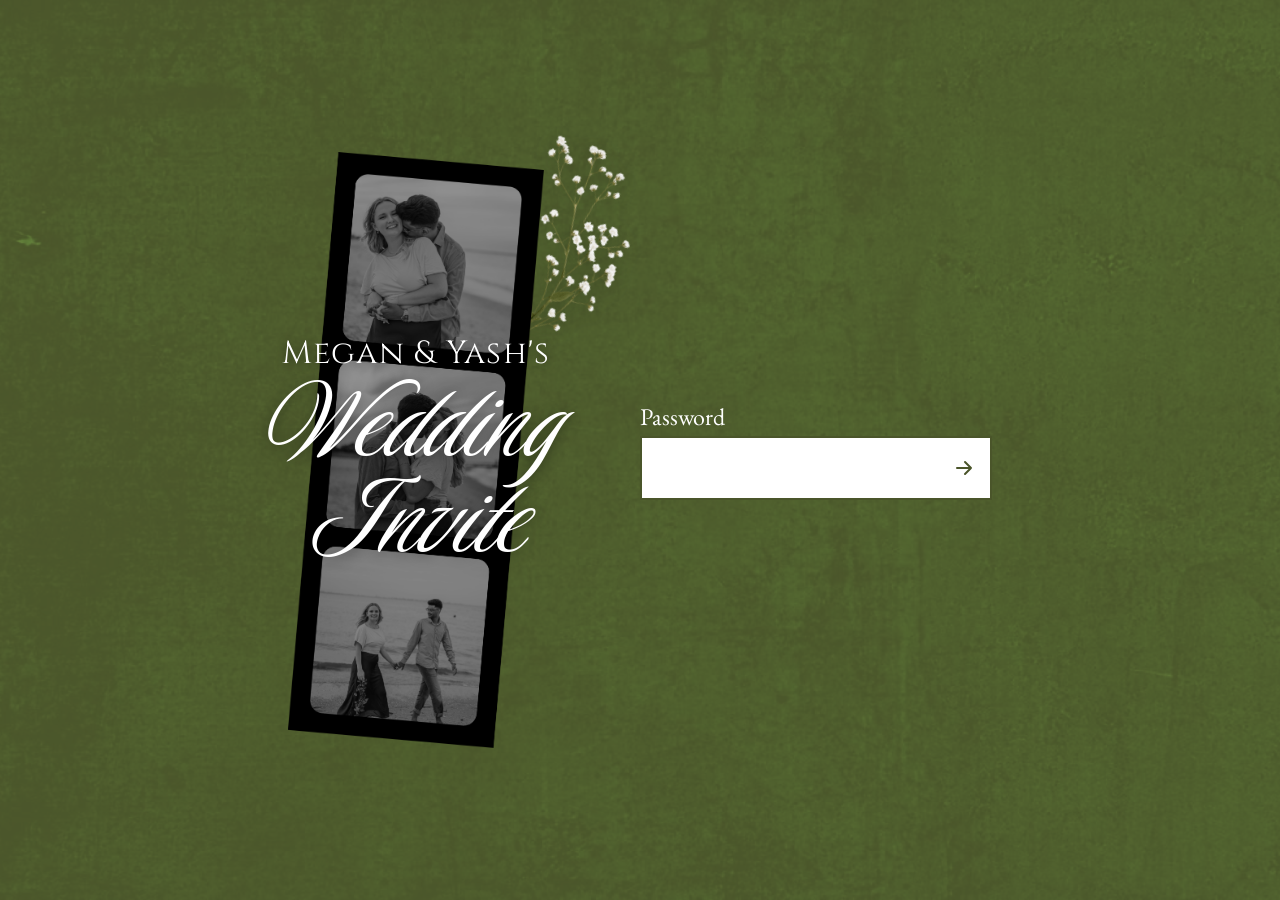
==== commit bf96c6bf: "Update index.html" ====
--- a/index.html
+++ b/index.html
@@ -1,10 +1,19 @@
 <!DOCTYPE html>
 <html lang="en">
 <head>
+<script>
+(function () {
+  try {
+    if (localStorage.getItem('weddingSiteAuthed') === 'true') {
+      document.documentElement.classList.add('pre-authed');
+    }
+  } catch (err) {}
+})();
+</script>
 <meta charset="UTF-8">
 <meta name="viewport" content="width=device-width, initial-scale=1.0">
 <title>Megan &amp; Yash</title>
-<meta name="description" content="You're invited to Megan &amp; Yash's wedding! Save the date.">
+<meta name="description" content="You're invited to Megan &amp; Yash's wedding! RSVP.">
 
 <link rel="icon" type="image/png" sizes="32x32" href="images/favicon-32.png">
 <link rel="icon" type="image/png" sizes="192x192" href="images/favicon-192.png">
@@ -13,13 +22,13 @@
 <meta property="og:type" content="website">
 <meta property="og:url" content="https://meganyash.com/">
 <meta property="og:title" content="Megan &amp; Yash">
-<meta property="og:description" content="You're invited to Megan &amp; Yash's wedding! Save the date.">
+<meta property="og:description" content="You're invited to Megan &amp; Yash's wedding! RSVP.">
 <meta property="og:image" content="https://meganyash.com/images/og-share.jpg">
 <meta property="og:image:width" content="1600">
 <meta property="og:image:height" content="1138">
 <meta name="twitter:card" content="summary_large_image">
 <meta name="twitter:title" content="Megan &amp; Yash">
-<meta name="twitter:description" content="You're invited to Megan &amp; Yash's wedding! Save the date.">
+<meta name="twitter:description" content="You're invited to Megan &amp; Yash's wedding! RSVP.">
 <meta name="twitter:image" content="https://meganyash.com/images/og-share.jpg">
 
 <link rel="stylesheet" href="css/fonts.css">
@@ -33,7 +42,7 @@
     <img class="login-gate__floral" src="images/floral-babys-breath.png" alt="" aria-hidden="true">
     <div class="login-gate__text">
       <p class="login-gate__eyebrow">Megan &amp; Yash's</p>
-      <h1 class="login-gate__title">Save the<br>Date</h1>
+      <h1 class="login-gate__title">Wedding Invite</h1>
     </div>
   </div>
   <form id="login-form" class="login-gate__form" novalidate>
@@ -68,10 +77,30 @@
 
 <div id="site-content" hidden>
 
+<header class="pagenav">
+  <div class="pagenav__bar">
+    <div class="pagenav__row">
+      <a class="pagenav__brand" href="index.html">Megan &amp; Yash</a>
+      <button type="button" class="pagenav__toggle" id="pagenav-toggle" aria-expanded="false" aria-controls="pagenav-menu" aria-label="Menu">
+        <span class="pagenav__toggle-bar"></span>
+        <span class="pagenav__toggle-bar"></span>
+        <span class="pagenav__toggle-bar"></span>
+      </button>
+      <nav class="pagenav__menu" id="pagenav-menu" hidden>
+        <a class="pagenav__link" href="itinerary.html">Itinerary</a>
+        <a class="pagenav__link" href="travel-stay.html">Travel &amp; Stay</a>
+        <a class="pagenav__link" href="faq.html">FAQ</a>
+        <a class="pagenav__link" href="registry.html">Registry</a>
+        <a class="pagenav__rsvp" href="rsvp.html">RSVP</a>
+      </nav>
+    </div>
+  </div>
+</header>
+
 <header class="hero">
   <div class="hero__overlay">
     <p class="hero__eyebrow" data-reveal>Megan &amp; Yash's</p>
-    <h1 class="hero__title reveal-d1" data-reveal>Save the<br>Date</h1>
+    <h1 class="hero__title reveal-d1" data-reveal>Wedding Invite</h1>
   </div>
 </header>
 
@@ -116,7 +145,7 @@
   </div>
 </div>
 
-<section class="itinerary">
+<!-- <section class="itinerary">
   <p class="itinerary__eyebrow" data-reveal>Our Wedding Itinerary</p>
 
   <div class="itinerary__row">
@@ -124,22 +153,22 @@
       <li class="itinerary__item reveal-d1" data-reveal>
         <span class="itinerary__day">06</span>
         <div class="itinerary__details">
-          <h3 class="itinerary__name">Sangeet &amp; Welcome Dinner</h3>
-          <p class="itinerary__meta">July 6, 2027 <span class="dot" aria-hidden="true">&bull;</span> Tuesday <span class="dot" aria-hidden="true">&bull;</span> Yash's Family Home</p>
+          <h3 class="itinerary__name">Tilak &amp; Sangeet</h3>
+          <p class="itinerary__meta">July 6, 2027 <span class="dot" aria-hidden="true">&bull;</span> Tuesday <span class="dot" aria-hidden="true">&bull;</span> La Grande Kaz</p>
         </div>
       </li>
       <li class="itinerary__item reveal-d2" data-reveal>
         <span class="itinerary__day">07</span>
         <div class="itinerary__details">
           <h3 class="itinerary__name">Wedding Ceremony</h3>
-          <p class="itinerary__meta">July 7, 2027 <span class="dot" aria-hidden="true">&bull;</span> Wednesday <span class="dot" aria-hidden="true">&bull;</span> Venue To Follow</p>
+          <p class="itinerary__meta">July 7, 2027 <span class="dot" aria-hidden="true">&bull;</span> Wednesday <span class="dot" aria-hidden="true">&bull;</span> La Grande Kaz</p>
         </div>
       </li>
       <li class="itinerary__item reveal-d3" data-reveal>
         <span class="itinerary__day">08</span>
         <div class="itinerary__details">
           <h3 class="itinerary__name">Reception</h3>
-          <p class="itinerary__meta">July 8, 2027 <span class="dot" aria-hidden="true">&bull;</span> Thursday <span class="dot" aria-hidden="true">&bull;</span> Venue To Follow</p>
+          <p class="itinerary__meta">July 8, 2027 <span class="dot" aria-hidden="true">&bull;</span> Thursday</p>
         </div>
       </li>
     </ol>
@@ -170,7 +199,7 @@
       </div>
       <div class="field field--half reveal-d1" data-reveal>
         <label for="last-name">Last Name <span class="field__required" aria-hidden="true">*</span></label>
-        <input type="text" id="last-name" name="lastName" placeholder="Sewpal" autocomplete="family-name" required>
+        <input type="text" id="last-name" name="lastName" placeholder="Garpal" autocomplete="family-name" required>
       </div>
     </div>
 
@@ -276,7 +305,7 @@
       <p class="rsvp__success-note">Your mailing details have been received.</p>
     </div>
   </div>
-</section>
+</section> -->
 
 <footer class="footer">
   <div class="footer__collage" aria-hidden="true">
@@ -293,5 +322,6 @@
 </div>
 
 <script src="js/main.js"></script>
+<script src="js/pages.js" defer></script>
 </body>
 </html>
--- a/css/style.css
+++ b/css/style.css
@@ -1432,3 +1432,1501 @@
     scroll-behavior: auto;
   }
 }
+
+/* ==========================================================================
+   New pages (Itinerary / Travel & Stay / FAQ / Registry / RSVP)
+   Everything below is additive only -- nothing above this banner is
+   changed. From Figma file "Wedding" (aJq1esIClm2uUHuRjpbQ6D), nodes
+   198:1604, 205:4136, 199:3101, 199:2821, 199:3242.
+   ========================================================================== */
+
+/* ---------- Shared nav ---------- */
+
+.pagenav {
+  position: sticky;
+  top: 0;
+  z-index: 50;
+}
+
+.pagenav__bar {
+  position: relative;
+  background: var(--white);
+  padding: 1rem 1.25rem;
+}
+
+/* Holds the actual nav content (brand/toggle/menu) and caps it at the
+   same --max-width every page's content uses, so the nav's left/right
+   edge lines up with the page below it instead of drifting apart as the
+   window widens -- .pagenav__bar itself stays full-bleed white. */
+.pagenav__row {
+  display: flex;
+  align-items: center;
+  justify-content: space-between;
+  max-width: var(--max-width);
+  margin: 0 auto;
+}
+
+.pagenav__brand {
+  font-family: var(--font-script);
+  font-weight: 400;
+  font-size: 1.75rem;
+  color: var(--olive);
+  text-decoration: none;
+}
+
+.pagenav__toggle {
+  display: flex;
+  flex-direction: column;
+  align-items: center;
+  justify-content: center;
+  gap: 4px;
+  width: 2.75rem;
+  height: 2.75rem;
+  padding: 0;
+  background: none;
+  border: none;
+  border-radius: 50%;
+  cursor: pointer;
+}
+
+.pagenav__toggle-bar {
+  display: block;
+  width: 1.25rem;
+  height: 2px;
+  background: var(--olive);
+  border-radius: 1px;
+}
+
+.pagenav__menu {
+  position: absolute;
+  top: 100%;
+  left: 0;
+  right: 0;
+  display: flex;
+  flex-direction: column;
+  gap: 0.25rem;
+  background: var(--white);
+  border-radius: 0;
+  padding: 0.6rem;
+  box-shadow: 0 10px 28px rgba(0, 0, 0, 0.2);
+}
+
+.pagenav__menu[hidden] {
+  display: none;
+}
+
+.pagenav__link {
+  font-family: var(--font-label);
+  font-size: 1.05rem;
+  color: var(--olive);
+  text-decoration: none;
+  padding: 0.85rem 1rem;
+}
+
+.pagenav__link:hover,
+.pagenav__link:focus-visible,
+.pagenav__link[aria-current="page"] {
+  text-decoration: underline;
+  text-underline-offset: 0.3em;
+}
+
+.pagenav__rsvp {
+  font-family: var(--font-label);
+  font-weight: 700;
+  font-size: 1.05rem;
+  color: var(--white);
+  background: #680804;
+  text-align: center;
+  text-decoration: none;
+  padding: 0.9rem 1rem;
+  border-radius: 0;
+  margin-top: 0.25rem;
+}
+
+.pagenav__rsvp:hover {
+  background: #500603;
+}
+
+/* ---------- Shared footer bar ---------- */
+
+.pagefooter {
+  background: var(--olive);
+  color: var(--white);
+  padding: 2rem 1.5rem;
+}
+
+/* Same purpose as .pagenav__row -- caps the brand/date row at
+   --max-width so it lines up with the page content above it, while
+   .pagefooter itself stays a full-bleed olive bar. */
+.pagefooter__inner {
+  display: flex;
+  align-items: center;
+  justify-content: space-between;
+  max-width: var(--max-width);
+  margin: 0 auto;
+}
+
+.pagefooter__date {
+  font-family: var(--font-label);
+  font-size: 1rem;
+}
+
+.pagefooter--overlay {
+  position: absolute;
+  left: 0;
+  right: 0;
+  bottom: 0;
+  z-index: 3;
+  background: transparent;
+  padding: 1.5rem;
+}
+
+/* ---------- Shared page hero (Itinerary / Travel & Stay / FAQ) ---------- */
+
+.pagehero {
+  position: relative;
+  min-height: 55vh;
+  display: flex;
+  align-items: center;
+  justify-content: center;
+  text-align: center;
+  padding: 6rem 1.25rem 2.5rem;
+  background-size: cover;
+  background-position: center;
+  color: var(--white);
+}
+
+.pagehero__title {
+  font-family: var(--font-script);
+  font-weight: 400;
+  font-size: clamp(3rem, 15vw, 5.5rem);
+  line-height: 0.75;
+  margin: 0;
+  text-shadow: 0 2px 18px rgba(0, 0, 0, 0.4);
+}
+
+/* ---------- Itinerary page ---------- */
+
+.itin-intro {
+  background: var(--olive);
+  color: var(--white);
+  padding: 2.5rem 1.25rem;
+}
+
+.itin-intro__text {
+  max-width: var(--max-width);
+  margin: 0 auto;
+  font-family: var(--font-body);
+  font-size: 1.15rem;
+  line-height: 1.6;
+}
+
+.itin-intro__text .drop-cap {
+  color: var(--white);
+}
+
+.itin-days {
+  background: var(--olive);
+  padding: 0 1.25rem 2.5rem;
+}
+
+.itin-days__inner {
+  display: flex;
+  flex-direction: column;
+  gap: 1.5rem;
+}
+
+.itin-day {
+  background: rgba(0, 0, 0, 0.05);
+  border-radius: 4px;
+  padding: 1.25rem;
+  display: flex;
+  flex-direction: column;
+  gap: 1.25rem;
+}
+
+.itin-day__title {
+  font-family: var(--font-label);
+  font-size: 1.5rem;
+  color: var(--white);
+  text-align: center;
+  margin: 0;
+}
+
+.itin-day__events {
+  display: flex;
+  flex-direction: column;
+  gap: 1rem;
+}
+
+.itin-event {
+  background: rgba(0, 0, 0, 0.2);
+  border-radius: 4px;
+  padding: 1.25rem;
+  display: flex;
+  flex-direction: column;
+  gap: 0.6rem;
+  color: var(--white);
+}
+
+.itin-event__time {
+  font-family: var(--font-label);
+  font-size: 1.1rem;
+  margin: 0;
+}
+
+.itin-event__name {
+  font-family: var(--font-script);
+  font-weight: 400;
+  font-size: 2.75rem;
+  line-height: 0.85;
+  margin: 0;
+}
+
+.itin-event__desc {
+  font-family: var(--font-body);
+  font-size: 1rem;
+  line-height: 1.5;
+  margin: 0;
+}
+
+.itin-event__location {
+  display: flex;
+  align-items: center;
+  gap: 0.4rem;
+  font-family: var(--font-label);
+  font-size: 1rem;
+  margin: 0;
+}
+
+.icon-pin {
+  width: 1rem;
+  height: 1rem;
+  flex: 0 0 auto;
+}
+
+.itin-dresscode {
+  background: var(--white);
+  padding: 2.5rem 1.25rem;
+}
+
+.itin-dresscode__inner {
+  display: flex;
+  flex-direction: column;
+  gap: 2rem;
+}
+
+.itin-dresscode__title {
+  font-family: var(--font-script);
+  font-weight: 400;
+  font-size: 3.25rem;
+  color: var(--olive);
+  margin: 0 0 1rem;
+}
+
+.itin-dresscode__text p {
+  font-family: var(--font-body);
+  font-size: 1.05rem;
+  line-height: 1.55;
+  color: var(--ink);
+  margin: 0 0 0.85rem;
+}
+
+.itin-dresscode__grid {
+  display: grid;
+  grid-template-columns: repeat(4, 1fr);
+  gap: 0.3rem;
+}
+
+.itin-dresscode__grid img {
+  width: 100%;
+  height: 100%;
+  aspect-ratio: 197 / 246;
+  object-fit: cover;
+  display: block;
+}
+
+.itin-venue {
+  background: var(--olive);
+  color: var(--white);
+  padding: 2.5rem 1.25rem;
+}
+
+.itin-venue__inner {
+  display: flex;
+  flex-direction: column;
+  gap: 1.5rem;
+}
+
+.itin-venue__title {
+  font-family: var(--font-script);
+  font-weight: 400;
+  font-size: 3.25rem;
+  margin: 0;
+}
+
+.itin-venue__address {
+  font-family: var(--font-body);
+  font-size: 1.05rem;
+  margin: 0;
+  line-height: 1.5;
+}
+
+.itin-venue__photo {
+  width: 100%;
+  border-radius: 4px;
+}
+
+.itin-venue__map {
+  width: 100%;
+  aspect-ratio: 1200 / 1366;
+  border: 0;
+  border-radius: 4px;
+}
+
+/* ---------- Travel & Stay page ---------- */
+
+.travel-intro {
+  background: var(--olive);
+  color: var(--white);
+  padding: 2.5rem 1.25rem;
+}
+
+.travel-intro__inner {
+  display: flex;
+  flex-direction: column;
+  gap: 2rem;
+}
+
+.travel-intro__title {
+  font-family: var(--font-script);
+  font-weight: 400;
+  font-size: 3.5rem;
+  line-height: 0.85;
+  margin: 0 0 1rem;
+}
+
+.travel-intro__text p {
+  font-family: var(--font-body);
+  font-size: 1.05rem;
+  line-height: 1.6;
+  margin: 0 0 1rem;
+}
+
+.travel-intro__map {
+  width: 60%;
+  max-width: 16rem;
+  margin: 0 auto;
+}
+
+.travel-hotels {
+  background: var(--white);
+  padding: 2.5rem 1.25rem;
+}
+
+.travel-hotels__title {
+  font-family: var(--font-script);
+  font-weight: 400;
+  font-size: 3.5rem;
+  color: var(--olive);
+  text-align: left;
+  margin: 0 0 1.25rem;
+}
+
+.travel-hotels__intro {
+  font-family: var(--font-body);
+  font-size: 1.05rem;
+  line-height: 1.55;
+  color: var(--ink);
+  margin: 0 0 2rem;
+}
+
+.travel-hotels__grid {
+  display: grid;
+  grid-template-columns: 1fr;
+  gap: 1.5rem;
+}
+
+.travel-hotel-card {
+  background: var(--olive);
+  border-radius: 4px;
+  overflow: hidden;
+  display: flex;
+  flex-direction: column;
+  text-decoration: none;
+  color: inherit;
+  transition: transform 220ms cubic-bezier(0.22, 1, 0.36, 1), box-shadow 220ms ease;
+}
+
+.travel-hotel-card:hover,
+.travel-hotel-card:focus-visible {
+  transform: translateY(-4px);
+  box-shadow: 0 14px 28px rgba(0, 0, 0, 0.25);
+}
+
+.travel-hotel-card:hover .travel-hotel-card__arrow {
+  transform: scale(1.08);
+}
+
+.travel-hotel-card__photo-wrap {
+  position: relative;
+  aspect-ratio: 4 / 3;
+}
+
+.travel-hotel-card__photo-wrap img {
+  width: 100%;
+  height: 100%;
+  object-fit: cover;
+  display: block;
+}
+
+.travel-hotel-card__arrow {
+  position: absolute;
+  top: 0.9rem;
+  right: 0.9rem;
+  width: 2.75rem;
+  height: 2.75rem;
+  border-radius: 50%;
+  background: var(--white);
+  display: flex;
+  align-items: center;
+  justify-content: center;
+  color: var(--olive);
+  box-shadow: 0 4px 10px rgba(0, 0, 0, 0.25);
+  transition: transform 200ms ease;
+}
+
+.travel-hotel-card__arrow svg {
+  width: 1.25rem;
+  height: 1.25rem;
+}
+
+.travel-hotel-card__body {
+  background: var(--olive);
+  color: var(--white);
+  padding: 1.5rem;
+  display: flex;
+  flex-direction: column;
+  gap: 1rem;
+}
+
+.travel-hotel-card__body h3 {
+  font-family: var(--font-script);
+  font-weight: 400;
+  font-size: 2.5rem;
+  line-height: 0.9;
+  margin: 0;
+}
+
+.travel-hotel-card__address {
+  font-family: var(--font-body);
+  font-size: 1rem;
+  margin: 0.4rem 0 0;
+}
+
+.travel-hotel-card__meta {
+  display: flex;
+  flex-wrap: wrap;
+  gap: 0.6rem;
+}
+
+.travel-hotel-card__stars {
+  letter-spacing: 0.1em;
+  background: rgba(255, 255, 255, 0.05);
+  border-radius: 999px;
+  padding: 0.35rem 0.6rem;
+  font-size: 0.9rem;
+}
+
+.travel-hotel-card__star--filled {
+  color: var(--white);
+}
+
+.travel-hotel-card__star--empty {
+  color: #3e4827;
+}
+
+.travel-hotel-card__pill {
+  background: rgba(255, 255, 255, 0.05);
+  border-radius: 999px;
+  padding: 0.45rem 0.8rem;
+  font-family: var(--font-label);
+  font-size: 0.9rem;
+}
+
+.travel-flights {
+  background: var(--olive);
+  color: var(--white);
+  padding: 2.5rem 1.25rem;
+}
+
+.travel-flights__inner {
+  display: flex;
+  flex-direction: column;
+  gap: 1.5rem;
+}
+
+.travel-flights__text {
+  display: flex;
+  flex-direction: column;
+  gap: 1.5rem;
+}
+
+.travel-flights__title {
+  font-family: var(--font-script);
+  font-weight: 400;
+  font-size: 3.5rem;
+  margin: 0;
+}
+
+.travel-flights__body p {
+  font-family: var(--font-body);
+  font-size: 1.05rem;
+  line-height: 1.6;
+  margin: 0 0 1.5rem;
+}
+
+.travel-flights__entry h3 {
+  font-family: var(--font-label);
+  font-size: 1.5rem;
+  margin: 0 0 0.75rem;
+}
+
+.travel-flights__entry a {
+  color: var(--white);
+}
+
+.travel-flights__photo {
+  width: 100%;
+  border-radius: 8px;
+}
+
+.travel-callout {
+  background: var(--white);
+  display: flex;
+  flex-direction: column;
+  align-items: center;
+  box-shadow: 0 4px 14px rgba(0, 0, 0, 0.15);
+  border-radius: 8px;
+  overflow: hidden;
+  max-width: 20rem;
+  margin: -2rem auto 2.5rem;
+  position: relative;
+  z-index: 2;
+}
+
+.travel-callout img {
+  width: 100%;
+  aspect-ratio: 630 / 441;
+  object-fit: cover;
+  display: block;
+}
+
+.travel-callout p {
+  font-family: var(--font-body);
+  font-size: 0.9rem;
+  color: var(--ink);
+  margin: 0;
+  padding: 0.75rem;
+}
+
+/* ---------- FAQ page ---------- */
+
+.faq-list {
+  background: var(--olive);
+  color: var(--white);
+  padding: 1.5rem 1.25rem 2.5rem;
+}
+
+.faq-list__inner {
+  display: flex;
+  flex-direction: column;
+}
+
+.faq-item {
+  border-bottom: 1px solid rgba(255, 255, 255, 0.5);
+}
+
+.faq-question {
+  width: 100%;
+  display: flex;
+  align-items: center;
+  justify-content: space-between;
+  gap: 1rem;
+  background: none;
+  border: none;
+  color: var(--white);
+  font-family: var(--font-label);
+  font-size: 1.15rem;
+  text-align: left;
+  padding: 1.25rem 0;
+  cursor: pointer;
+}
+
+.faq-chevron {
+  width: 1.25rem;
+  height: 1.25rem;
+  flex: 0 0 auto;
+  transition: transform 260ms cubic-bezier(0.22, 1, 0.36, 1);
+}
+
+.faq-question[aria-expanded="true"] .faq-chevron {
+  transform: rotate(180deg);
+}
+
+.faq-answer {
+  font-family: var(--font-body);
+  font-size: 1rem;
+  line-height: 1.55;
+}
+
+.faq-answer[hidden] {
+  display: none;
+}
+
+.faq-answer p {
+  margin: 0 0 1.25rem;
+}
+
+/* ---------- Registry page ---------- */
+
+/* Sole flex child of .registry-hero -- caps at --max-width so the card's
+   left edge lines up with every other page's content column instead of
+   just sitting at .registry-hero's own small padding. width:100% makes
+   it fill the hero's available (padded) width before the cap/centering
+   kicks in, same math as .pagenav__row/.pagefooter__inner above. */
+.registry-hero__inner {
+  width: 100%;
+  max-width: var(--max-width);
+  margin: 0 auto;
+}
+
+.registry-hero {
+  position: relative;
+  min-height: calc(100vh - 76px);
+  min-height: calc(100dvh - 76px);
+  display: flex;
+  align-items: flex-end;
+  padding: 1.25rem;
+  padding-bottom: 6rem;
+  background-size: 210% auto;
+  background-position: 55% 80%;
+}
+
+.registry-card {
+  position: relative;
+  z-index: 2;
+  background: var(--white);
+  padding: 1.5rem;
+  max-width: 24rem;
+  display: flex;
+  flex-direction: column;
+  gap: 1.25rem;
+}
+
+.registry-card__text {
+  font-family: var(--font-body);
+  font-size: 1.05rem;
+  line-height: 1.5;
+  color: var(--ink);
+  margin: 0;
+}
+
+.registry-card__cta {
+  align-self: flex-start;
+  font-family: var(--font-body);
+  font-size: 1.05rem;
+  color: var(--white);
+  background: var(--olive);
+  padding: 0.9rem 1.5rem;
+  text-decoration: none;
+}
+
+.registry-card__cta:hover {
+  background: #3c4522;
+}
+
+/* ---------- RSVP (attendance) page ---------- */
+
+/* Sticky-footer layout scoped to this page only, via the body class below
+   -- lets .rsvpform-page stretch to fill any leftover space so the
+   footer stays pinned to the bottom of the window when content (e.g.
+   the post-submit confirmation) is shorter than the viewport, instead of
+   leaving a gap of plain body background below it. html/body themselves
+   are index.html's own protected rules, so this can't be done by editing
+   them directly -- scoping through a page-specific class keeps every
+   other page (including index.html) completely unaffected. */
+body.rsvpform-body {
+  min-height: 100vh;
+  min-height: 100dvh;
+  display: flex;
+  flex-direction: column;
+}
+
+.rsvpform-page {
+  background: var(--white);
+  padding: 2rem 1.25rem 3rem;
+  flex: 1 0 auto;
+}
+
+.rsvpform-page__inner {
+  max-width: var(--max-width);
+  margin: 0 auto;
+}
+
+.rsvpform-intro {
+  margin-bottom: 2rem;
+}
+
+.rsvpform-heading {
+  font-family: var(--font-script);
+  font-weight: 400;
+  font-size: 3rem;
+  color: var(--olive);
+  margin: 0 0 1rem;
+}
+
+.rsvpform-intro p {
+  font-family: var(--font-body);
+  font-size: 1.1rem;
+  line-height: 1.55;
+  color: var(--ink);
+  margin: 0 0 0.75rem;
+}
+
+p.rsvpform-deadline {
+  color: var(--rust);
+  font-size: 1.125rem;
+  margin: 0.4rem 0;
+}
+
+.rsvpform {
+  display: flex;
+  flex-direction: column;
+  gap: 1rem;
+  transition: opacity 320ms ease, transform 320ms cubic-bezier(0.22, 1, 0.36, 1);
+}
+
+/* Mirrors the protected .rsvp__form[hidden] rule (index.html's own form)
+   -- without this, setting form.hidden = true in showSuccess() does
+   nothing, since this rule's own `display` always wins over the
+   browser's built-in [hidden] styling regardless of specificity, leaving
+   the full-height form laid out (just invisible) and a large gap above
+   the confirmation message. */
+.rsvpform[hidden] {
+  display: none;
+}
+
+.rsvpform fieldset.field {
+  border: none;
+  padding: 0;
+  margin: 0;
+  display: flex;
+  flex-direction: column;
+  gap: 0.5rem;
+}
+
+/* The question label above each radio/checkbox group is a real <label>
+   (not a <legend>) specifically so it picks up index.html's own
+   protected .field label rule automatically -- same font, size and
+   color as every text input's label, with no separate copy of that
+   styling to keep in sync here. (The protected .field:focus-within
+   label green-on-focus effect no longer applies to any label anywhere
+   on the site -- see the global override further down.) */
+
+/* .field label's own font-size/margin would otherwise leak onto these
+   too, since each option label is also a label inside the same
+   .field-classed fieldset -- label.* here matches that rule's
+   specificity so this (later in the file) wins instead. */
+label.rsvpform-radio,
+label.rsvpform-check {
+  display: flex;
+  align-items: center;
+  gap: 0.6rem;
+  font-family: var(--font-body);
+  font-size: 1.1rem;
+  color: var(--ink);
+  margin: 0;
+}
+
+/* Overrides the protected .field:focus-within label rule (green-on-focus)
+   site-wide, including on index.html's own mailing-address form -- same
+   selector, appended later in this file, so it wins on source order
+   alone with no !important needed. This is a pure append; the protected
+   rule above the "New pages" banner is untouched. */
+.field:focus-within label {
+  color: var(--ink);
+}
+
+/* Custom-drawn instead of native appearance so the stroke matches the
+   text inputs' 1px/2px olive border (.field input) instead of each
+   browser's own thin default checkbox/radio outline. These inputs sit
+   inside a fieldset that also carries the .field class (for the legend's
+   shared styling), so .field input's own padding/font rules apply to
+   them too unless reset here. */
+.rsvpform-radio input,
+.rsvpform-check input {
+  appearance: none;
+  -webkit-appearance: none;
+  -moz-appearance: none;
+  width: 1.15rem;
+  height: 1.15rem;
+  padding: 0;
+  margin: 0;
+  border: 1px solid var(--olive);
+  background: var(--white);
+  flex: 0 0 auto;
+  cursor: pointer;
+  position: relative;
+  transition: background-color 160ms ease, border-color 160ms ease, box-shadow 240ms ease-out;
+}
+
+.rsvpform-radio input {
+  border-radius: 50%;
+}
+
+.rsvpform-radio input:checked,
+.rsvpform-check input:checked {
+  background: var(--olive);
+  border-color: var(--olive);
+}
+
+.rsvpform-radio input:checked::after {
+  content: '';
+  position: absolute;
+  top: 50%;
+  left: 50%;
+  width: 0.4rem;
+  height: 0.4rem;
+  border-radius: 50%;
+  background: var(--white);
+  transform: translate(-50%, -50%);
+}
+
+.rsvpform-check input:checked::after {
+  content: '';
+  position: absolute;
+  top: 55%;
+  left: 50%;
+  width: 0.3rem;
+  height: 0.55rem;
+  border: solid var(--white);
+  border-width: 0 2px 2px 0;
+  /* translate(-50%, -50%) would center this element's own bounding box,
+     but the checkmark's visible "ink" (only the right+bottom edges) sits
+     lower/right within that box, so the box itself needs to sit a bit
+     above-left of center for the drawn checkmark to look centered --
+     top: 55% (rather than 50%) is a further hand-tuned nudge on top of
+     that. */
+  transform: translate(-50%, -73%) rotate(45deg);
+}
+
+.rsvpform-radio input:focus-visible,
+.rsvpform-check input:focus-visible {
+  outline: none;
+  box-shadow: 0 0 0 4px rgba(74, 85, 42, 0.18);
+}
+
+.rsvpform-row {
+  display: flex;
+  flex-direction: column;
+  gap: 1.5rem;
+}
+
+.rsvpform input[type="text"]:disabled {
+  background: #f2f2f2;
+  color: var(--placeholder);
+  cursor: not-allowed;
+}
+
+/* Attending-conditional questions and the plus-one name field are
+   toggled via the hidden attribute (js/rsvp.js) -- .field/.rsvpform-row/
+   fieldset.field all set their own `display` above, which (author-origin
+   styles beat the UA stylesheet's [hidden] rule regardless of
+   specificity) would otherwise keep rendering even while hidden. */
+.rsvpform-followup {
+  display: flex;
+  flex-direction: column;
+  gap: 1.5rem;
+}
+
+.rsvpform-followup[hidden],
+.rsvpform .field[hidden] {
+  display: none;
+}
+
+/* ==========================================================================
+   New pages: desktop (min-width: 900px), matching the Figma desktop comps
+   ========================================================================== */
+
+@media (min-width: 900px) {
+  .pagenav__bar {
+    padding: 1.25rem 4rem;
+  }
+
+  .pagenav__brand {
+    font-size: 2.25rem;
+  }
+
+  .pagenav__toggle {
+    display: none;
+  }
+
+  .pagenav__menu,
+  .pagenav__menu[hidden] {
+    display: flex;
+    flex-direction: row;
+    align-items: center;
+    gap: 1.75rem;
+    position: static;
+    background: none;
+    box-shadow: none;
+    padding: 0;
+  }
+
+  .pagenav__link {
+    padding: 0.5rem 0.25rem;
+  }
+
+  .pagenav__rsvp {
+    margin-top: 0;
+    padding: 1rem 1.75rem;
+  }
+
+  .pagefooter {
+    padding: 3rem 4rem;
+  }
+
+  .pagefooter__date {
+    font-size: 1.5rem;
+  }
+
+  .pagehero {
+    min-height: 90vh;
+    padding: 8rem 4rem 4rem;
+  }
+
+  .pagehero__title {
+    font-size: clamp(6rem, 11vw, 10rem);
+  }
+
+  .itin-intro,
+  .itin-days,
+  .itin-venue,
+  .itin-dresscode,
+  .travel-intro,
+  .travel-hotels,
+  .travel-flights {
+    padding-left: 4rem;
+    padding-right: 4rem;
+  }
+
+  .itin-intro {
+    padding-top: 4rem;
+  }
+
+  .itin-intro__text {
+    font-size: 1.5rem;
+    line-height: 1.25;
+  }
+
+  .itin-days {
+    padding-top: 2.5rem;
+    padding-bottom: 4rem;
+  }
+
+  .itin-days__inner {
+    flex-direction: row;
+    align-items: flex-start;
+    gap: 2rem;
+    max-width: var(--max-width);
+    margin: 0 auto;
+  }
+
+  .itin-day {
+    flex: 1;
+  }
+
+  .itin-event__desc {
+    font-size: 1.5rem;
+    line-height: 1.25;
+  }
+
+  .itin-dresscode {
+    padding-top: 4rem;
+    padding-bottom: 4rem;
+  }
+
+  .itin-dresscode__inner {
+    flex-direction: row;
+    align-items: flex-start;
+    gap: 4rem;
+    max-width: var(--max-width);
+    margin: 0 auto;
+  }
+
+  .itin-dresscode__text {
+    flex: 1 0 0;
+  }
+
+  .itin-dresscode__title {
+    font-size: 4rem;
+  }
+
+  .itin-dresscode__text p {
+    font-size: 1.5rem;
+    line-height: 1.25;
+  }
+
+  .itin-dresscode__grid {
+    flex: 1 0 0;
+    max-width: 40rem;
+  }
+
+  .itin-venue {
+    padding-top: 4rem;
+    padding-bottom: 4rem;
+  }
+
+  .itin-venue__inner {
+    flex-direction: row;
+    align-items: flex-start;
+    justify-content: space-between;
+    gap: 4rem;
+    max-width: var(--max-width);
+    margin: 0 auto;
+  }
+
+  .itin-venue__title {
+    font-size: 4.5rem;
+  }
+
+  .itin-venue__address {
+    font-size: 1.5rem;
+    line-height: 1.25;
+  }
+
+  .itin-venue__photo {
+    max-width: 40rem;
+  }
+
+  .itin-venue__map {
+    max-width: 40rem;
+    aspect-ratio: 1200 / 683;
+  }
+
+  .travel-intro {
+    padding-top: 4rem;
+    padding-bottom: 4rem;
+  }
+
+  .travel-intro__inner {
+    flex-direction: row;
+    align-items: center;
+    gap: 4rem;
+    max-width: var(--max-width);
+    margin: 0 auto;
+  }
+
+  .travel-intro__text {
+    flex: 1 0 0;
+  }
+
+  .travel-intro__text p {
+    font-size: 1.5rem;
+    line-height: 1.25;
+  }
+
+  .travel-intro__map {
+    flex: 0 0 auto;
+    width: 20rem;
+    max-width: 30%;
+    margin: 0;
+  }
+
+  .travel-hotels {
+    padding-top: 4rem;
+    padding-bottom: 4rem;
+  }
+
+  .travel-hotels__title {
+    max-width: var(--max-width);
+    margin-left: auto;
+    margin-right: auto;
+  }
+
+  .travel-hotels__intro {
+    max-width: var(--max-width);
+    margin-left: auto;
+    margin-right: auto;
+    font-size: 1.5rem;
+    line-height: 1.25;
+  }
+
+  .travel-hotels__grid {
+    grid-template-columns: repeat(3, 1fr);
+    max-width: var(--max-width);
+    margin: 0 auto;
+  }
+
+  .travel-hotel-card__address {
+    font-size: 1.5rem;
+    line-height: 1.25;
+  }
+
+  .travel-flights {
+    padding-top: 4rem;
+    padding-bottom: 4rem;
+  }
+
+  .travel-flights__inner {
+    flex-direction: row;
+    align-items: flex-start;
+    gap: 4rem;
+    max-width: var(--max-width);
+    margin: 0 auto;
+  }
+
+  .travel-flights__text {
+    flex: 1 0 0;
+  }
+
+  .travel-flights__body p {
+    font-size: 1.5rem;
+    line-height: 1.25;
+  }
+
+  .travel-flights__photo {
+    flex: 1 0 0;
+    max-width: 32rem;
+  }
+
+  .travel-callout {
+    margin: -3rem 4rem 3rem auto;
+  }
+
+  .faq-list {
+    padding: 3rem 4rem 4rem;
+  }
+
+  .faq-list__inner {
+    max-width: var(--max-width);
+    margin: 0 auto;
+  }
+
+  .faq-question {
+    font-size: 1.6rem;
+  }
+
+  .faq-answer {
+    font-size: 1.5rem;
+    line-height: 1.25;
+    max-width: 55rem;
+  }
+
+  .registry-hero {
+    min-height: 100vh;
+    padding: 2.5rem 4rem 8rem;
+    background-size: cover;
+    background-position: center;
+  }
+
+  .registry-card {
+    max-width: 32rem;
+    padding: 2.25rem;
+    gap: 1.75rem;
+  }
+
+  .registry-card__text {
+    font-size: 1.5rem;
+    line-height: 1.25;
+  }
+
+  .registry-card__cta {
+    font-size: 1.25rem;
+    padding: 1rem 1.75rem;
+  }
+
+  .rsvpform-page {
+    padding: 3rem 4rem 5rem;
+  }
+
+  .rsvpform-field--name {
+    max-width: 50%;
+  }
+
+  .rsvpform-heading {
+    font-size: 5rem;
+  }
+
+  .rsvpform-intro p {
+    font-size: 1.5rem;
+    line-height: 1.25;
+  }
+
+  p.rsvpform-deadline {
+    font-size: 1.5rem;
+  }
+
+  .rsvpform {
+    gap: 1.5rem;
+  }
+
+  label.rsvpform-radio,
+  label.rsvpform-check {
+    font-size: 1.5rem;
+    line-height: 1.25;
+  }
+
+  .rsvpform-row {
+    flex-direction: row;
+    gap: 2rem;
+  }
+
+  .rsvpform-row > * {
+    flex: 1;
+  }
+
+  .rsvpform-radio input,
+  .rsvpform-check input {
+    width: 1.35rem;
+    height: 1.35rem;
+    border-width: 2px;
+  }
+
+  .rsvpform-check input:checked::after {
+    width: 0.35rem;
+    height: 0.65rem;
+  }
+}
+
+/* Temporary placeholder styling for images not yet downloaded from Figma
+   (rate-limited mid-build -- see images/README.md "Pending" note). Remove
+   once every real photo is swapped in and no .placeholder-photo remains. */
+.placeholder-photo {
+  display: flex;
+  align-items: center;
+  justify-content: center;
+  background: repeating-linear-gradient(45deg, rgba(0, 0, 0, 0.06), rgba(0, 0, 0, 0.06) 10px, rgba(0, 0, 0, 0.02) 10px, rgba(0, 0, 0, 0.02) 20px);
+  color: var(--olive);
+  font-family: var(--font-label);
+  font-size: 0.85rem;
+  text-align: center;
+  padding: 1rem;
+}
+
+/* Same placeholder, tuned for use directly on an olive section background
+   (e.g. the Travel & Stay flights photo) where the default light stripes
+   would have almost no contrast. */
+.placeholder-photo--on-dark {
+  background: repeating-linear-gradient(45deg, rgba(255, 255, 255, 0.12), rgba(255, 255, 255, 0.12) 10px, rgba(255, 255, 255, 0.04) 10px, rgba(255, 255, 255, 0.04) 20px);
+  color: var(--white);
+}
+
+/* ==========================================================================
+   Travel & Stay: interactive Mauritius map widget
+   Replaces the static travel-intro__map image with a self-contained
+   marker/popup component (js/travel-map.js). Base art is
+   images/travel-map.svg (the couple's own vector export, 471x540
+   viewBox) -- its path is a plain black fill at 20% opacity with no
+   background, so .travelmap supplies the olive backdrop to get the
+   intended two-tone island/ocean look. Marker icon shape and popup
+   corner radius/shadow/spacing below are still PLACEHOLDER pending the
+   two Figma frames (211:5443 default, 211:5402 with popup); swap only
+   those values if those frames ever become reachable.
+   ========================================================================== */
+
+.travelmap {
+  position: relative;
+  width: 75%;
+  max-width: 19rem;
+  margin: 0 auto;
+  aspect-ratio: 471 / 540;
+  background-color: var(--olive);
+}
+
+.travelmap__base {
+  width: 100%;
+  height: 100%;
+  object-fit: contain;
+  display: block;
+}
+
+.travelmap__marker {
+  position: absolute;
+  transform: translate(-50%, -100%);
+  width: 2.375rem;
+  height: 2.375rem;
+  padding: 0;
+  border: none;
+  background: none;
+  cursor: pointer;
+  display: flex;
+  align-items: flex-end;
+  justify-content: center;
+  -webkit-tap-highlight-color: transparent;
+  z-index: 1;
+}
+
+.travelmap__marker:hover,
+.travelmap__marker.is-active {
+  /* Keeps whichever marker the pointer is currently over on top of any
+     neighbor it overlaps with, so hovering near two closely-spaced pins
+     doesn't flicker between them. */
+  z-index: 2;
+}
+
+.travelmap__marker-icon {
+  width: 1.1rem;
+  height: 1.4rem;
+  fill: var(--white);
+  filter: drop-shadow(0 2px 4px rgba(0, 0, 0, 0.35));
+  transition: transform 160ms ease;
+}
+
+.travelmap__marker-dot {
+  fill: var(--olive);
+}
+
+.travelmap__marker:hover .travelmap__marker-icon,
+.travelmap__marker.is-active .travelmap__marker-icon {
+  transform: scale(1.15);
+}
+
+.travelmap__marker:focus-visible {
+  outline: 2px solid var(--white);
+  outline-offset: 2px;
+  border-radius: 50%;
+}
+
+/* A subtle pulsing ring behind each marker, so a visitor can tell the
+   pins are interactive before they ever hover or tap one. It disappears
+   from every marker (not just the one interacted with) as soon as
+   js/travel-map.js adds .travelmap--interacted to the container, on the
+   visitor's first press or hover of any marker -- see markMapInteracted()
+   there. */
+.travelmap__marker::before {
+  content: none;
+  position: absolute;
+  left: 50%;
+  top: 1.7rem; /* marker-dot's vertical center (1.516rem, from the icon SVG's cy=11.6/30 viewBox proportion), nudged slightly lower per feedback that the geometric center still read as a bit too high */
+  width: 2.375rem;
+  height: 2.375rem;
+  border-radius: 50%;
+  background: rgba(255, 255, 255, 0.35);
+  transform: translate(-50%, -50%) scale(0.7);
+  z-index: -1;
+  pointer-events: none;
+}
+
+.travelmap:not(.travelmap--interacted) .travelmap__marker::before {
+  content: '';
+}
+
+@media (prefers-reduced-motion: no-preference) {
+  .travelmap:not(.travelmap--interacted) .travelmap__marker::before {
+    animation:
+      travelmap-pulse-scale 3.4s linear infinite,
+      travelmap-pulse-opacity 3.4s ease-in-out infinite;
+  }
+}
+
+/* transform and opacity are split into two independent animations (a
+   single animation-timing-function can't give them different shapes
+   within one keyframe interval) so scale can grow at one truly constant
+   rate across the entire cycle -- no deceleration anywhere for it to
+   "stick" at -- while opacity keeps its own fade-in/peak/fade-out shape.
+   Both opacity keyframes start/end at 0, so the loop point stays
+   seamless: the scale value's jump from 1.3 back to 0.7 at the loop
+   boundary is invisible since opacity is 0 there either way. */
+@keyframes travelmap-pulse-scale {
+  0% { transform: translate(-50%, -50%) scale(0.7); }
+  100% { transform: translate(-50%, -50%) scale(1.3); }
+}
+
+@keyframes travelmap-pulse-opacity {
+  0% { opacity: 0; }
+  50% { opacity: 0.5; }
+  100% { opacity: 0; }
+}
+
+.travelmap__popup {
+  position: absolute;
+  transform: translate(-50%, calc(-100% - 0.75rem));
+  width: 11rem;
+  max-width: 80%;
+  background: var(--white);
+  border-radius: 0.5rem;
+  box-shadow: 0 8px 20px rgba(0, 0, 0, 0.3);
+  padding: 0.6rem;
+  z-index: 5;
+  pointer-events: none;
+  opacity: 0;
+  transition: opacity 160ms ease;
+}
+
+.travelmap__popup[hidden] {
+  display: none;
+}
+
+.travelmap__popup.is-open {
+  opacity: 1;
+  pointer-events: auto;
+}
+
+.travelmap__popup-photo {
+  aspect-ratio: 4 / 3;
+  border-radius: 0.35rem;
+  overflow: hidden;
+  margin-bottom: 0.5rem;
+}
+
+.travelmap__popup-photo img,
+.travelmap__popup-photo-placeholder {
+  width: 100%;
+  height: 100%;
+  object-fit: cover;
+  display: block;
+}
+
+.travelmap__popup-photo-placeholder {
+  font-size: 0.65rem;
+  padding: 0.4rem;
+}
+
+.travelmap__popup-title {
+  font-family: var(--font-label);
+  font-size: 0.8rem;
+  color: var(--olive);
+  text-align: center;
+  margin: 0;
+}
+
+@media (min-width: 900px) {
+  .travelmap {
+    flex: 1 0 0;
+    width: auto;
+    max-width: none;
+    margin: 0;
+  }
+
+  .travelmap__popup {
+    width: 13rem;
+  }
+}
+
+/* Prevents a brief flash of the login gate on index.html for an already-
+   authed visitor: html.pre-authed is added by an inline synchronous
+   script at the very top of index.html's <head> (before <body> is even
+   parsed) whenever localStorage already has the auth flag set, so the
+   gate never paints in the first place -- js/main.js's own revealSite()
+   still runs moments later exactly as before, now just finding both
+   already in their final state. Logged-out visitors never get this
+   class, so their gate/reveal flow is completely unaffected. */
+html.pre-authed #login-gate {
+  display: none;
+}
+
+html.pre-authed #site-content[hidden] {
+  display: block;
+}
